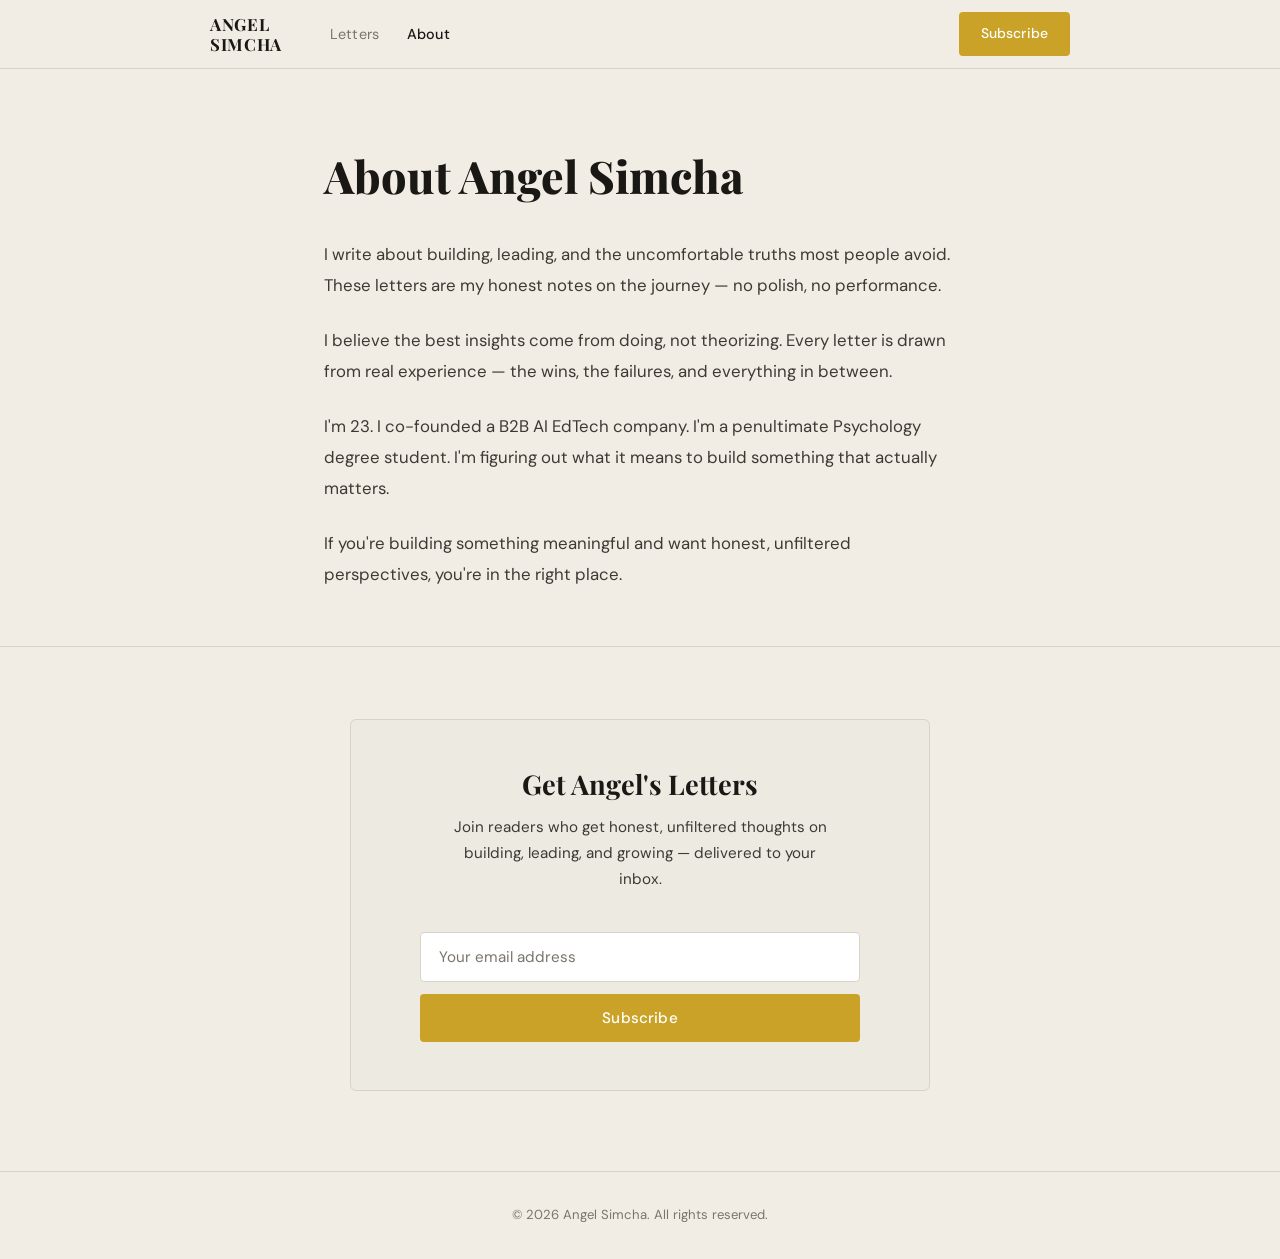
==== about.html @ b351e31a "Rename about (1).html to about.html" ====
<!DOCTYPE html>
<html lang="en">
<head>
  <meta charset="UTF-8" />
  <meta name="viewport" content="width=device-width, initial-scale=1.0" />
  <title>About — Angel Simcha</title>
  <meta name="description" content="I write about building, leading, and the uncomfortable truths most people avoid." />
  <link rel="stylesheet" href="styles.css" />
</head>
<body>

  <!-- ── Navigation ─────────────────────────────────────── -->
  <nav class="nav">
    <div class="nav__inner">
      <a href="index.html" class="nav__logo">Angel<br>Simcha</a>
      <ul class="nav__links">
        <li><a href="index.html">Letters</a></li>
        <li><a href="about.html" class="active">About</a></li>
      </ul>
      <a href="index.html#subscribe" class="btn btn--gold">Subscribe</a>
    </div>
  </nav>

  <!-- ── About Hero ─────────────────────────────────────── -->
  <section class="about-hero">
    <div class="container">
      <h1>About Angel Simcha</h1>

      <div class="about-body">
        <p>
          I write about building, leading, and the uncomfortable truths most people avoid.
          These letters are my honest notes on the journey — no polish, no performance.
        </p>
        <p>
          I believe the best insights come from doing, not theorizing. Every letter is
          drawn from real experience — the wins, the failures, and everything in between.
        </p>
        <p>
          I'm 23. I co-founded a B2B AI EdTech company. I'm a penultimate Psychology
          degree student. I'm figuring out what it means to build something that actually matters.
        </p>
        <p>
          If you're building something meaningful and want honest, unfiltered perspectives,
          you're in the right place.
        </p>
      </div>
    </div>
  </section>

  <hr class="divider" />

  <!-- ── Subscribe Banner ───────────────────────────────── -->
  <section style="padding:72px 24px 80px;">
    <div class="subscribe-banner">
      <h2 class="subscribe-banner__title serif">Get Angel's Letters</h2>
      <p class="subscribe-banner__sub">
        Join readers who get honest, unfiltered thoughts on building, leading,
        and growing — delivered to your inbox.
      </p>
      <div class="subscribe-message" id="about-message"></div>
      <div id="about-form-wrap">
        <div class="subscribe-block">
          <div class="subscribe-block__form">
            <input
              type="email"
              id="about-email"
              placeholder="Your email address"
              autocomplete="email"
            />
            <button
              class="btn btn--gold"
              onclick="handleSubscribe('about-email', 'about-message', 'about-form-wrap')"
            >
              Subscribe
            </button>
          </div>
        </div>
      </div>
    </div>
  </section>

  <!-- ── Footer ─────────────────────────────────────────── -->
  <footer class="footer">
    <p>© 2026 Angel Simcha. All rights reserved.</p>
  </footer>

  <script src="script.js"></script>
</body>
</html>
---- styles.css ----
@import url('https://fonts.googleapis.com/css2?family=Playfair+Display:ital,wght@0,400;0,600;0,700;0,800;1,400;1,600;1,700&family=DM+Sans:wght@300;400;500&display=swap');

/* ─── Variables ─────────────────────────────────────────── */
:root {
  --gold:       #C9A227;
  --gold-dark:  #a8841a;
  --cream:      #F2EDE4;
  --cream-dark: #EAE4DA;
  --ink:        #1A1814;
  --ink-mid:    #3D3A34;
  --ink-soft:   #7A756C;
  --card-bg:    #EDEAE2;
  --border:     #D8D3C9;
}

/* ─── Reset & Base ──────────────────────────────────────── */
*, *::before, *::after { box-sizing: border-box; margin: 0; padding: 0; }

html { font-size: 16px; scroll-behavior: smooth; }

body {
  background-color: var(--cream);
  color: var(--ink);
  font-family: 'DM Sans', sans-serif;
  font-weight: 400;
  line-height: 1.7;
  -webkit-font-smoothing: antialiased;
}

a { color: inherit; text-decoration: none; }
img { display: block; max-width: 100%; }

/* ─── Typography ────────────────────────────────────────── */
.serif { font-family: 'Playfair Display', serif; }

h1, h2, h3, h4 {
  font-family: 'Playfair Display', serif;
  line-height: 1.2;
}

/* ─── Layout ────────────────────────────────────────────── */
.container {
  max-width: 680px;
  margin: 0 auto;
  padding: 0 24px;
}

.container--wide {
  max-width: 860px;
  margin: 0 auto;
  padding: 0 24px;
}

/* ─── Navigation ────────────────────────────────────────── */
.nav {
  position: sticky;
  top: 0;
  z-index: 100;
  background: var(--cream);
  border-bottom: 1px solid var(--border);
  padding: 0 24px;
}

.nav__inner {
  max-width: 860px;
  margin: 0 auto;
  display: flex;
  align-items: center;
  gap: 24px;
  height: 68px;
}

.nav__logo {
  font-family: 'Playfair Display', serif;
  font-weight: 700;
  font-size: 1.05rem;
  letter-spacing: 0.04em;
  text-transform: uppercase;
  line-height: 1.2;
  color: var(--ink);
  flex-shrink: 0;
}

.nav__links {
  display: flex;
  align-items: center;
  gap: 28px;
  margin-left: 24px;
  list-style: none;
  flex: 1;
}

.nav__links a {
  font-size: 0.9rem;
  font-weight: 400;
  color: var(--ink-soft);
  letter-spacing: 0.01em;
  transition: color 0.2s;
}

.nav__links a:hover,
.nav__links a.active {
  color: var(--ink);
}

.nav__links a.active {
  font-weight: 500;
  color: var(--ink);
}

.btn {
  display: inline-block;
  padding: 10px 22px;
  font-family: 'DM Sans', sans-serif;
  font-size: 0.875rem;
  font-weight: 500;
  letter-spacing: 0.01em;
  border-radius: 4px;
  transition: background 0.2s, color 0.2s;
  cursor: pointer;
  border: none;
}

.btn--gold {
  background: var(--gold);
  color: #fff;
}

.btn--gold:hover {
  background: var(--gold-dark);
}

/* ─── Hero ──────────────────────────────────────────────── */
.hero {
  padding: 96px 24px 80px;
  text-align: center;
}

.hero__eyebrow {
  display: block;
  font-size: 0.8rem;
  font-weight: 500;
  letter-spacing: 0.14em;
  text-transform: uppercase;
  color: var(--ink-soft);
  margin-bottom: 28px;
}

.hero__headline {
  font-size: clamp(2.6rem, 6vw, 3.6rem);
  font-weight: 800;
  line-height: 1.1;
  letter-spacing: -0.01em;
  color: var(--ink);
  margin-bottom: 8px;
}

.hero__headline em {
  font-style: italic;
  color: var(--gold);
  font-weight: 700;
}

.hero__sub {
  max-width: 480px;
  margin: 28px auto 0;
  font-size: 1rem;
  color: var(--ink-mid);
  line-height: 1.75;
}

/* ─── Subscribe Form ────────────────────────────────────── */
.subscribe-block {
  margin: 40px auto 0;
  max-width: 440px;
}

.subscribe-block__form {
  display: flex;
  flex-direction: column;
  gap: 12px;
}

.subscribe-block input[type="email"] {
  width: 100%;
  padding: 14px 18px;
  font-family: 'DM Sans', sans-serif;
  font-size: 0.95rem;
  color: var(--ink);
  background: #fff;
  border: 1px solid var(--border);
  border-radius: 4px;
  outline: none;
  transition: border-color 0.2s;
}

.subscribe-block input[type="email"]::placeholder {
  color: var(--ink-soft);
}

.subscribe-block input[type="email"]:focus {
  border-color: var(--gold);
}

.subscribe-block .btn {
  width: 100%;
  padding: 14px;
  font-size: 0.95rem;
  border-radius: 4px;
}

.subscribe-block__note {
  font-size: 0.8rem;
  color: var(--ink-soft);
  text-align: center;
  margin-top: 8px;
}

/* Success / Error state */
.subscribe-message {
  display: none;
  padding: 16px 20px;
  border-radius: 4px;
  font-size: 0.9rem;
  line-height: 1.6;
  text-align: left;
}

.subscribe-message.success {
  background: #F0EBE0;
  border-left: 3px solid var(--gold);
  color: var(--ink-mid);
}

.subscribe-message.error {
  background: #FDF0F0;
  border-left: 3px solid #C94040;
  color: #7A2020;
}

/* ─── Section Header ────────────────────────────────────── */
.section-label {
  font-size: 0.72rem;
  font-weight: 500;
  letter-spacing: 0.18em;
  text-transform: uppercase;
  color: var(--ink-soft);
  margin-bottom: 40px;
  padding-bottom: 16px;
  border-bottom: 1px solid var(--border);
}

/* ─── Recent Letters ────────────────────────────────────── */
.letters-section {
  padding: 72px 24px 80px;
}

.letters-section .container { max-width: 680px; }

.letters-list {
  display: flex;
  flex-direction: column;
  gap: 48px;
}

.letter-card__meta {
  display: flex;
  align-items: center;
  gap: 14px;
  margin-bottom: 12px;
}

.letter-card__tag {
  font-size: 0.7rem;
  font-weight: 600;
  letter-spacing: 0.14em;
  text-transform: uppercase;
  color: var(--gold);
}

.letter-card__date,
.letter-card__read-time {
  font-size: 0.82rem;
  color: var(--ink-soft);
}

.letter-card__title {
  font-size: 1.5rem;
  font-weight: 700;
  color: var(--ink);
  margin-bottom: 12px;
  line-height: 1.3;
  transition: color 0.2s;
}

.letter-card:hover .letter-card__title {
  color: var(--gold-dark);
}

.letter-card__excerpt {
  font-size: 0.95rem;
  color: var(--ink-mid);
  line-height: 1.75;
  margin-bottom: 16px;
  display: -webkit-box;
  -webkit-line-clamp: 3;
  -webkit-box-orient: vertical;
  overflow: hidden;
}

.letter-card__link {
  display: inline-flex;
  align-items: center;
  gap: 6px;
  font-size: 0.88rem;
  font-weight: 500;
  color: var(--gold);
  transition: gap 0.2s;
}

.letter-card__link:hover { gap: 10px; }

.letter-card + .letter-card {
  padding-top: 48px;
  border-top: 1px solid var(--border);
}

/* Loading skeleton */
.letters-loading {
  display: flex;
  flex-direction: column;
  gap: 48px;
}

.skeleton-card { animation: pulse 1.4s ease-in-out infinite; }

.skeleton-line {
  background: var(--cream-dark);
  border-radius: 4px;
  margin-bottom: 10px;
}

@keyframes pulse {
  0%, 100% { opacity: 1; }
  50%       { opacity: 0.5; }
}

/* ─── Mid-Page Subscribe Banner ────────────────────────── */
.subscribe-banner {
  background: var(--card-bg);
  border: 1px solid var(--border);
  border-radius: 6px;
  padding: 48px 40px;
  text-align: center;
  margin: 0 auto;
  max-width: 580px;
}

.subscribe-banner__title {
  font-size: 1.7rem;
  font-weight: 700;
  margin-bottom: 14px;
}

.subscribe-banner__sub {
  font-size: 0.95rem;
  color: var(--ink-mid);
  line-height: 1.7;
  max-width: 380px;
  margin: 0 auto 32px;
}

/* ─── About Page ────────────────────────────────────────── */
.about-hero {
  padding: 80px 24px 56px;
}

.about-hero h1 {
  font-size: clamp(2rem, 5vw, 2.8rem);
  font-weight: 800;
  margin-bottom: 36px;
}

.about-body {
  display: flex;
  flex-direction: column;
  gap: 24px;
}

.about-body p {
  font-size: 1.05rem;
  color: var(--ink-mid);
  line-height: 1.85;
}

/* ─── Footer ────────────────────────────────────────────── */
.footer {
  padding: 32px 24px;
  border-top: 1px solid var(--border);
  text-align: center;
}

.footer p {
  font-size: 0.82rem;
  color: var(--ink-soft);
}

/* ─── Divider ───────────────────────────────────────────── */
.divider {
  border: none;
  border-top: 1px solid var(--border);
  margin: 0;
}

/* ─── Responsive ────────────────────────────────────────── */
@media (max-width: 600px) {
  .hero { padding: 64px 16px 56px; }
  .letters-section { padding: 56px 16px 64px; }
  .subscribe-banner { padding: 36px 24px; }
  .about-hero { padding: 56px 16px 40px; }
  .nav__inner { height: 60px; }
  .nav__logo { font-size: 0.95rem; }
}
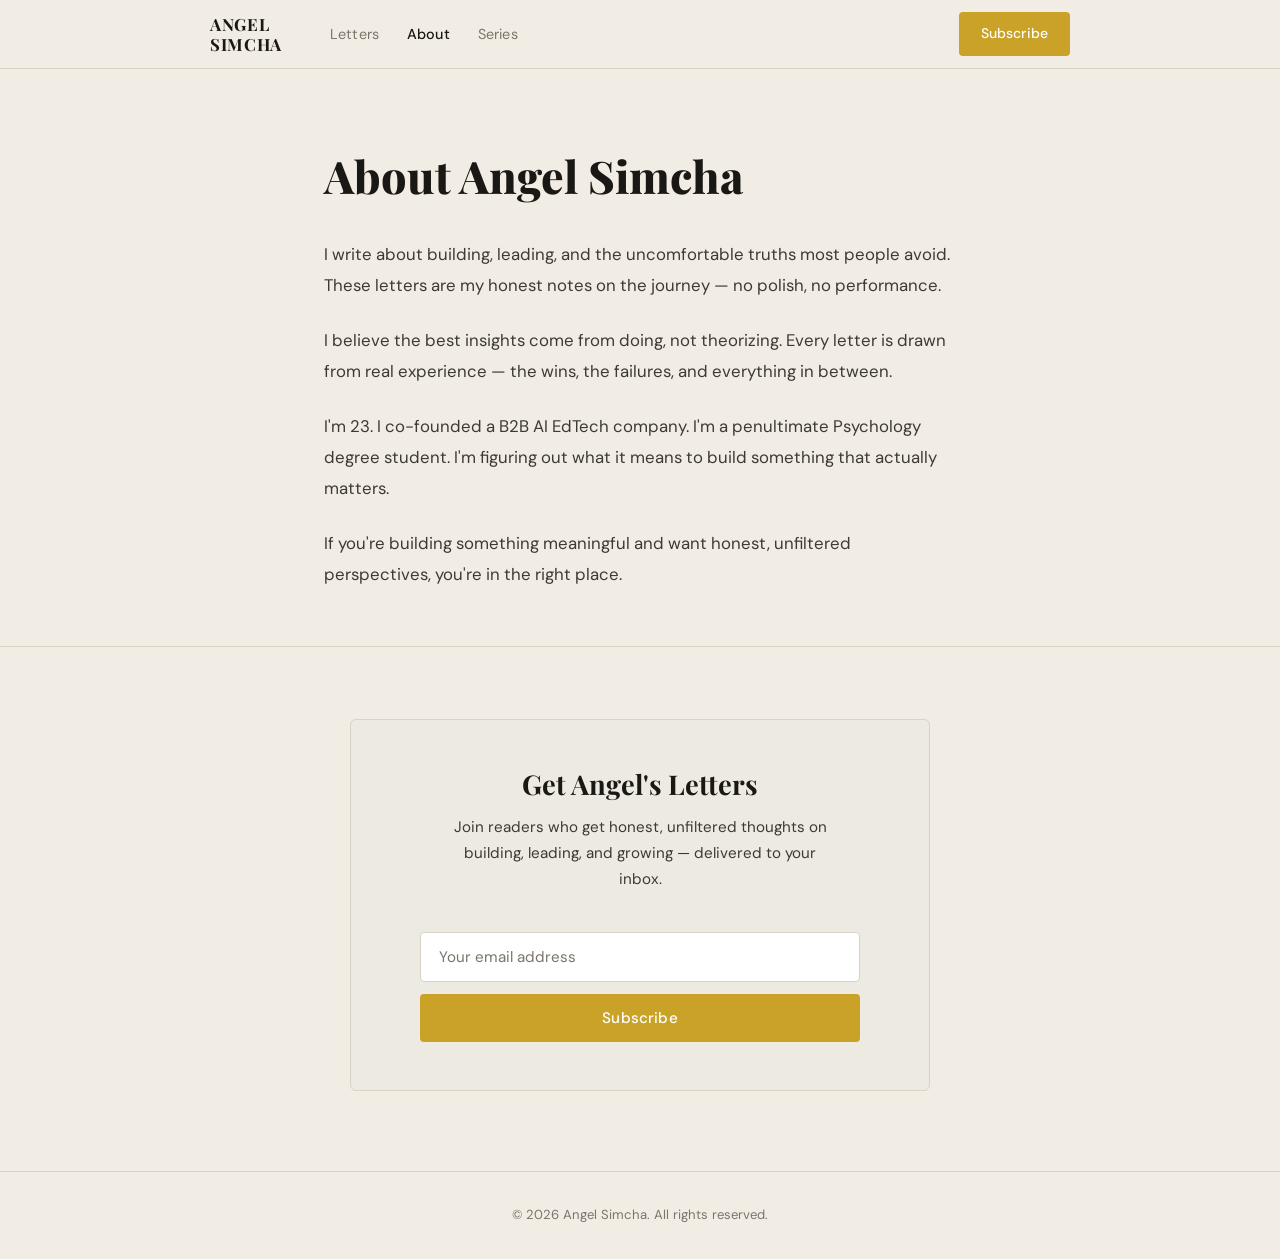
==== commit 650e4cdc: "Add sries page" ====
--- a/about.html
+++ b/about.html
@@ -1,12 +1,18 @@
 <!DOCTYPE html>
 <html lang="en">
+
 <head>
   <meta charset="UTF-8" />
   <meta name="viewport" content="width=device-width, initial-scale=1.0" />
   <title>About — Angel Simcha</title>
   <meta name="description" content="I write about building, leading, and the uncomfortable truths most people avoid." />
   <link rel="stylesheet" href="styles.css" />
+  <link rel="icon" type="image/x-icon" href="/favicon.ico" />
+  <link rel="icon" type="image/png" sizes="32x32" href="/favicon-32x32.png" />
+  <link rel="icon" type="image/png" sizes="16x16" href="/favicon-16x16.png" />
+  <link rel="apple-touch-icon" sizes="180x180" href="/apple-touch-icon.png" />
 </head>
+
 <body>
 
   <!-- ── Navigation ─────────────────────────────────────── -->
@@ -16,6 +22,7 @@
       <ul class="nav__links">
         <li><a href="index.html">Letters</a></li>
         <li><a href="about.html" class="active">About</a></li>
+        <li><a href="series/series.html">Series</a></li>
       </ul>
       <a href="index.html#subscribe" class="btn btn--gold">Subscribe</a>
     </div>
@@ -61,16 +68,8 @@
       <div id="about-form-wrap">
         <div class="subscribe-block">
           <div class="subscribe-block__form">
-            <input
-              type="email"
-              id="about-email"
-              placeholder="Your email address"
-              autocomplete="email"
-            />
-            <button
-              class="btn btn--gold"
-              onclick="handleSubscribe('about-email', 'about-message', 'about-form-wrap')"
-            >
+            <input type="email" id="about-email" placeholder="Your email address" autocomplete="email" />
+            <button class="btn btn--gold" onclick="handleSubscribe('about-email', 'about-message', 'about-form-wrap')">
               Subscribe
             </button>
           </div>
@@ -86,4 +85,5 @@
 
   <script src="script.js"></script>
 </body>
-</html>
+
+</html>
--- a/styles.css
+++ b/styles.css
@@ -2,21 +2,30 @@
 
 /* ─── Variables ─────────────────────────────────────────── */
 :root {
-  --gold:       #C9A227;
-  --gold-dark:  #a8841a;
-  --cream:      #F2EDE4;
+  --gold: #C9A227;
+  --gold-dark: #a8841a;
+  --cream: #F2EDE4;
   --cream-dark: #EAE4DA;
-  --ink:        #1A1814;
-  --ink-mid:    #3D3A34;
-  --ink-soft:   #7A756C;
-  --card-bg:    #EDEAE2;
-  --border:     #D8D3C9;
+  --ink: #1A1814;
+  --ink-mid: #3D3A34;
+  --ink-soft: #7A756C;
+  --card-bg: #EDEAE2;
+  --border: #D8D3C9;
 }
 
 /* ─── Reset & Base ──────────────────────────────────────── */
-*, *::before, *::after { box-sizing: border-box; margin: 0; padding: 0; }
-
-html { font-size: 16px; scroll-behavior: smooth; }
+*,
+*::before,
+*::after {
+  box-sizing: border-box;
+  margin: 0;
+  padding: 0;
+}
+
+html {
+  font-size: 16px;
+  scroll-behavior: smooth;
+}
 
 body {
   background-color: var(--cream);
@@ -27,13 +36,25 @@
   -webkit-font-smoothing: antialiased;
 }
 
-a { color: inherit; text-decoration: none; }
-img { display: block; max-width: 100%; }
+a {
+  color: inherit;
+  text-decoration: none;
+}
+
+img {
+  display: block;
+  max-width: 100%;
+}
 
 /* ─── Typography ────────────────────────────────────────── */
-.serif { font-family: 'Playfair Display', serif; }
-
-h1, h2, h3, h4 {
+.serif {
+  font-family: 'Playfair Display', serif;
+}
+
+h1,
+h2,
+h3,
+h4 {
   font-family: 'Playfair Display', serif;
   line-height: 1.2;
 }
@@ -255,7 +276,9 @@
   padding: 72px 24px 80px;
 }
 
-.letters-section .container { max-width: 680px; }
+.letters-section .container {
+  max-width: 680px;
+}
 
 .letters-list {
   display: flex;
@@ -318,9 +341,11 @@
   transition: gap 0.2s;
 }
 
-.letter-card__link:hover { gap: 10px; }
-
-.letter-card + .letter-card {
+.letter-card__link:hover {
+  gap: 10px;
+}
+
+.letter-card+.letter-card {
   padding-top: 48px;
   border-top: 1px solid var(--border);
 }
@@ -332,7 +357,9 @@
   gap: 48px;
 }
 
-.skeleton-card { animation: pulse 1.4s ease-in-out infinite; }
+.skeleton-card {
+  animation: pulse 1.4s ease-in-out infinite;
+}
 
 .skeleton-line {
   background: var(--cream-dark);
@@ -341,8 +368,15 @@
 }
 
 @keyframes pulse {
-  0%, 100% { opacity: 1; }
-  50%       { opacity: 0.5; }
+
+  0%,
+  100% {
+    opacity: 1;
+  }
+
+  50% {
+    opacity: 0.5;
+  }
 }
 
 /* ─── Mid-Page Subscribe Banner ────────────────────────── */
@@ -414,10 +448,264 @@
 
 /* ─── Responsive ────────────────────────────────────────── */
 @media (max-width: 600px) {
-  .hero { padding: 64px 16px 56px; }
-  .letters-section { padding: 56px 16px 64px; }
-  .subscribe-banner { padding: 36px 24px; }
-  .about-hero { padding: 56px 16px 40px; }
-  .nav__inner { height: 60px; }
-  .nav__logo { font-size: 0.95rem; }
-}
+  .hero {
+    padding: 64px 16px 56px;
+  }
+
+  .letters-section {
+    padding: 56px 16px 64px;
+  }
+
+  .subscribe-banner {
+    padding: 36px 24px;
+  }
+
+  .about-hero {
+    padding: 56px 16px 40px;
+  }
+
+  .nav__inner {
+    height: 60px;
+  }
+
+  .nav__logo {
+    font-size: 0.95rem;
+  }
+}
+
+/* ─── ADD THIS TO THE BOTTOM OF styles.css ──────────────── */
+
+/* ─── Letter Page ───────────────────────────────────────── */
+.letter-page {
+  padding: 64px 24px 80px;
+}
+
+.letter-page .container {
+  max-width: 640px;
+}
+
+/* Header */
+.letter-header {
+  margin-bottom: 48px;
+  padding-bottom: 40px;
+  border-bottom: 1px solid var(--border);
+}
+
+.letter-header__meta {
+  display: flex;
+  align-items: center;
+  gap: 14px;
+  margin-bottom: 20px;
+  flex-wrap: wrap;
+}
+
+.letter-header__tag {
+  font-size: 0.7rem;
+  font-weight: 600;
+  letter-spacing: 0.14em;
+  text-transform: uppercase;
+  color: var(--gold);
+}
+
+.letter-header__date,
+.letter-header__read-time {
+  font-size: 0.82rem;
+  color: var(--ink-soft);
+}
+
+.letter-header__title {
+  font-size: clamp(1.8rem, 4vw, 2.4rem);
+  font-weight: 800;
+  line-height: 1.2;
+  color: var(--ink);
+  margin-bottom: 16px;
+}
+
+.letter-header__lede {
+  font-size: 1.05rem;
+  color: var(--ink-mid);
+  line-height: 1.8;
+}
+
+/* Body */
+.letter-body {
+  font-size: 1.05rem;
+  line-height: 1.85;
+  color: var(--ink-mid);
+}
+
+.letter-body p {
+  margin-bottom: 24px;
+}
+
+.letter-body h2 {
+  font-size: 1.4rem;
+  font-weight: 700;
+  color: var(--ink);
+  margin: 40px 0 16px;
+}
+
+.letter-body h3 {
+  font-size: 1.15rem;
+  font-weight: 600;
+  color: var(--ink);
+  margin: 32px 0 12px;
+}
+
+.letter-body blockquote {
+  border-left: 3px solid var(--gold);
+  padding: 4px 0 4px 24px;
+  margin: 32px 0;
+  font-style: italic;
+  color: var(--ink);
+}
+
+.letter-body a {
+  color: var(--gold-dark);
+  text-decoration: underline;
+  text-underline-offset: 3px;
+}
+
+.letter-body a:hover {
+  color: var(--ink);
+}
+
+.letter-body ul,
+.letter-body ol {
+  padding-left: 24px;
+  margin-bottom: 24px;
+}
+
+.letter-body li {
+  margin-bottom: 8px;
+}
+
+/* Letter images */
+.letter-body img {
+  width: 100%;
+  border-radius: 4px;
+  margin: 32px 0;
+}
+
+.letter-body .img-caption {
+  display: block;
+  font-size: 0.82rem;
+  color: var(--ink-soft);
+  text-align: center;
+  margin-top: -24px;
+  margin-bottom: 32px;
+}
+
+/* Signature */
+.letter-signature {
+  margin-top: 48px;
+  padding-top: 32px;
+  border-top: 1px solid var(--border);
+  font-size: 0.95rem;
+  color: var(--ink-mid);
+  line-height: 1.8;
+}
+
+.letter-signature strong {
+  display: block;
+  font-weight: 600;
+  color: var(--ink);
+  margin-top: 8px;
+}
+
+/* Read Next */
+.read-next {
+  padding: 56px 24px 72px;
+  background: var(--cream-dark);
+}
+
+.read-next .container {
+  max-width: 640px;
+}
+
+.read-next__label {
+  font-size: 0.72rem;
+  font-weight: 500;
+  letter-spacing: 0.18em;
+  text-transform: uppercase;
+  color: var(--ink-soft);
+  margin-bottom: 28px;
+  padding-bottom: 16px;
+  border-bottom: 1px solid var(--border);
+}
+
+.read-next__list {
+  display: flex;
+  flex-direction: column;
+  gap: 0;
+}
+
+.read-next__item {
+  padding: 20px 0;
+  border-bottom: 1px solid var(--border);
+  display: flex;
+  justify-content: space-between;
+  align-items: flex-start;
+  gap: 16px;
+  transition: opacity 0.2s;
+}
+
+.read-next__item:hover {
+  opacity: 0.7;
+}
+
+.read-next__item-date {
+  font-size: 0.8rem;
+  color: var(--ink-soft);
+  flex-shrink: 0;
+  padding-top: 2px;
+}
+
+.read-next__item-title {
+  font-size: 1rem;
+  font-weight: 500;
+  color: var(--ink);
+  line-height: 1.4;
+}
+
+/* Letter page subscribe banner */
+.letter-subscribe {
+  padding: 64px 24px 80px;
+}
+
+.letter-subscribe .container {
+  max-width: 640px;
+}
+
+/* ─── Category Filters ──────────────────────────────────── */
+.category-filters {
+  display: flex;
+  flex-wrap: wrap;
+  gap: 8px;
+}
+
+.category-filters button {
+  padding: 6px 14px;
+  font-family: 'DM Sans', sans-serif;
+  font-size: 0.75rem;
+  font-weight: 500;
+  letter-spacing: 0.06em;
+  text-transform: uppercase;
+  border-radius: 100px;
+  border: 1px solid var(--border);
+  background: transparent;
+  color: var(--ink-soft);
+  cursor: pointer;
+  transition: all 0.2s;
+}
+
+.category-filters button:hover {
+  border-color: var(--gold);
+  color: var(--gold);
+}
+
+.category-filters button.active {
+  background: var(--gold);
+  border-color: var(--gold);
+  color: #fff;
+}
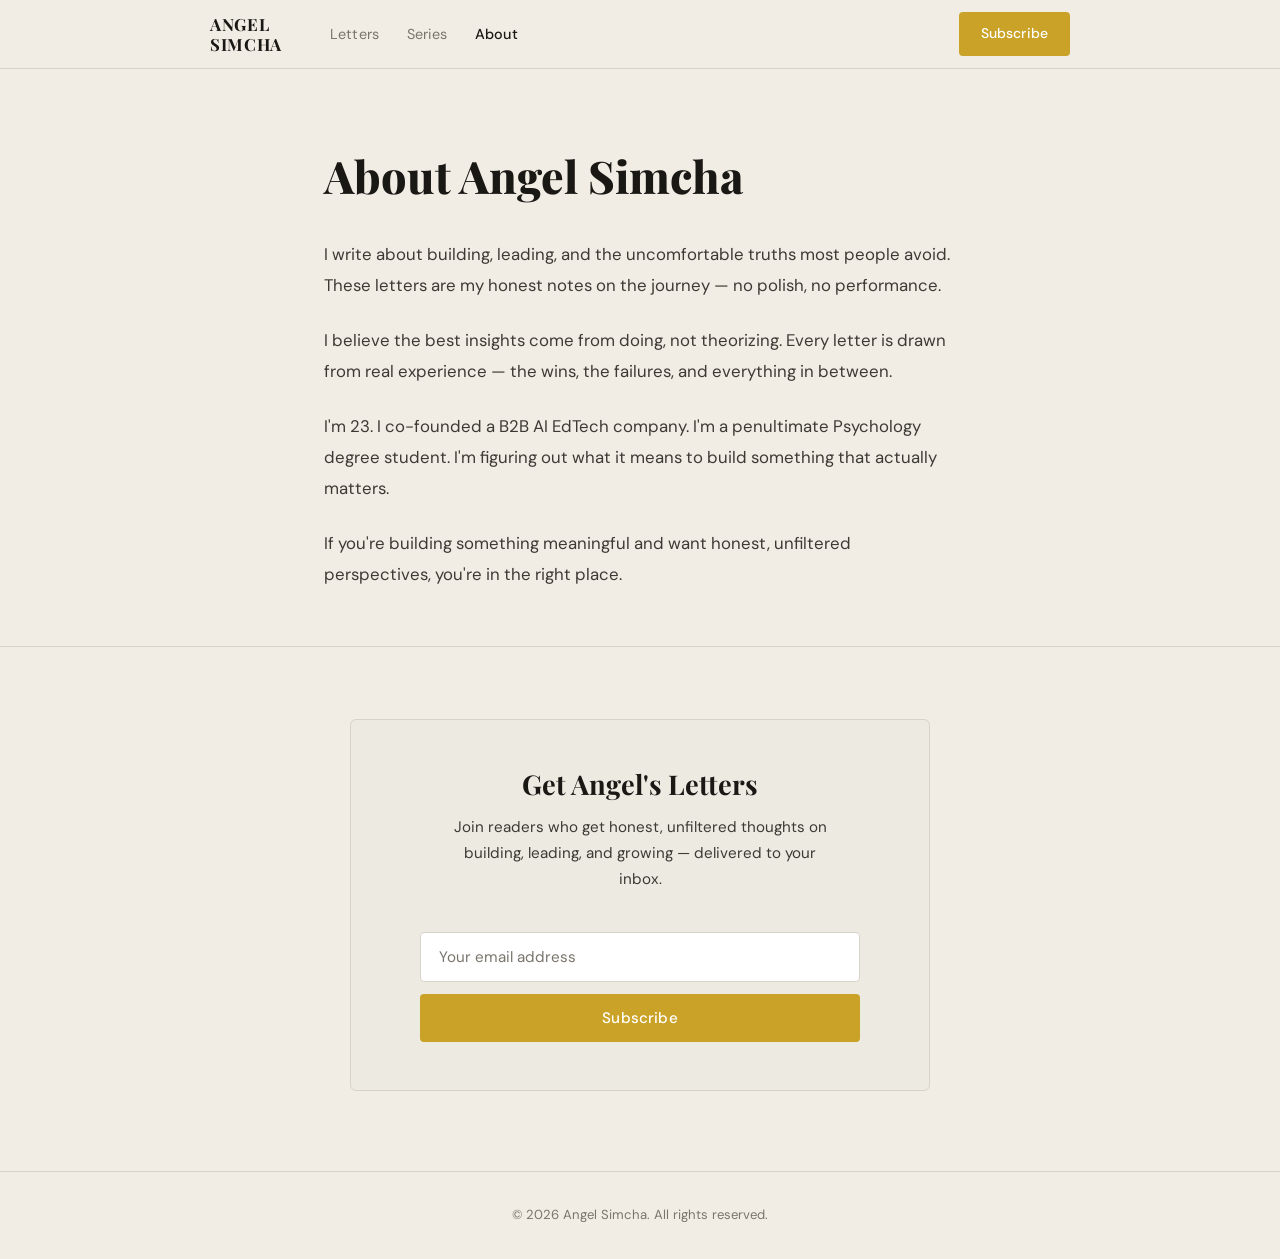
==== commit 0b5d62a3: "fix series routing" ====
--- a/about.html
+++ b/about.html
@@ -21,8 +21,8 @@
       <a href="index.html" class="nav__logo">Angel<br>Simcha</a>
       <ul class="nav__links">
         <li><a href="index.html">Letters</a></li>
+        <li><a href="series.html">Series</a></li>
         <li><a href="about.html" class="active">About</a></li>
-        <li><a href="series/series.html">Series</a></li>
       </ul>
       <a href="index.html#subscribe" class="btn btn--gold">Subscribe</a>
     </div>
